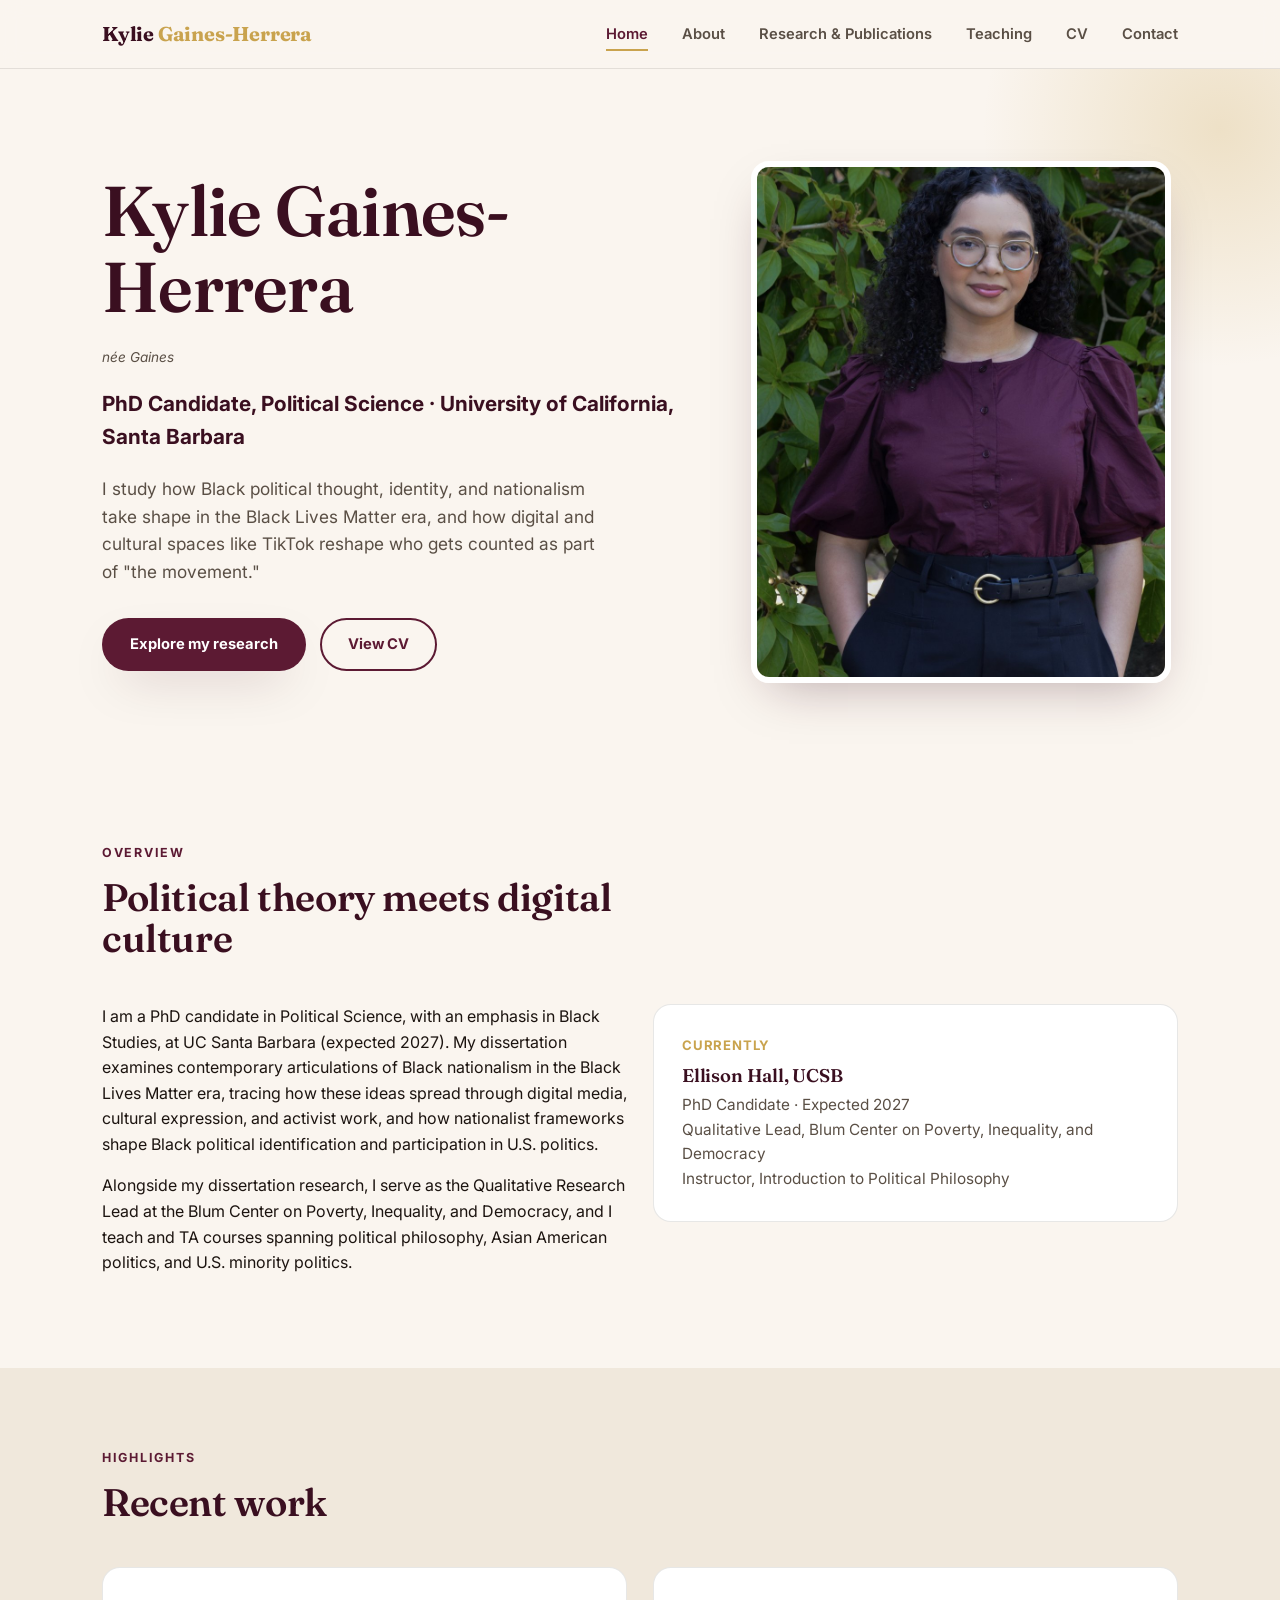
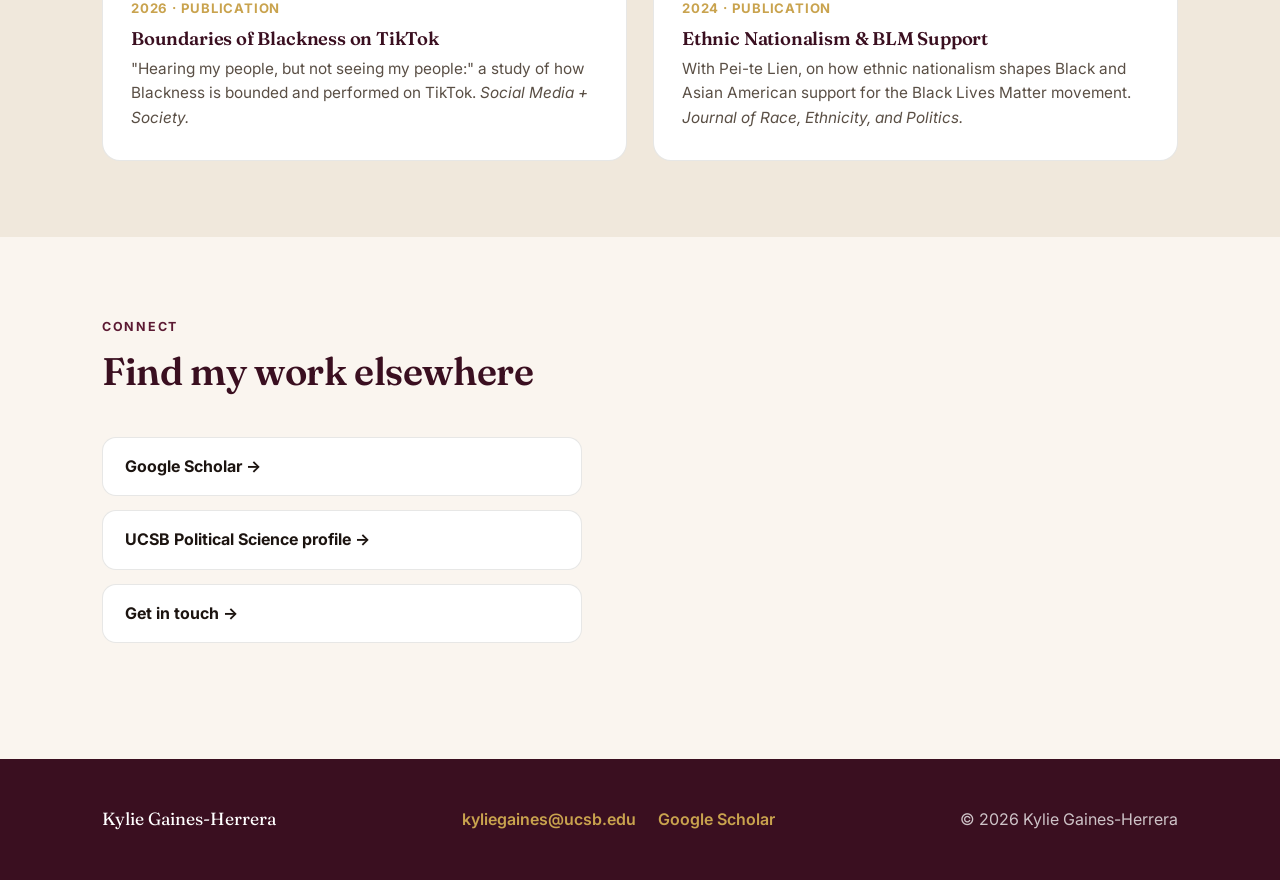
==== index.html @ 4f186ccd "Add files via upload" ====
<!DOCTYPE html>
<html lang="en">
<head>
<meta charset="UTF-8">
<meta name="viewport" content="width=device-width, initial-scale=1.0">
<title>Kylie Gaines-Herrera | Political Science, UC Santa Barbara</title>
<meta name="description" content="Kylie Gaines-Herrera is a PhD candidate in Political Science (Emphasis in Black Studies) at UC Santa Barbara studying Black political thought, identity, and digital media.">
<link rel="preconnect" href="https://fonts.googleapis.com">
<link rel="preconnect" href="https://fonts.gstatic.com" crossorigin>
<link href="https://fonts.googleapis.com/css2?family=Fraunces:ital,wght@0,500;0,600;0,700;1,500;1,600&family=Inter:wght@400;500;600;700&display=swap" rel="stylesheet">
<link rel="stylesheet" href="css/style.css">
</head>
<body>

<header class="site-header">
  <nav class="nav">
    <a href="index.html" class="brand">Kylie <span>Gaines-Herrera</span></a>
    <ul class="nav-links">
      <li><a href="index.html" class="active">Home</a></li>
      <li><a href="about.html">About</a></li>
      <li><a href="research.html">Research &amp; Publications</a></li>
      <li><a href="teaching.html">Teaching</a></li>
      <li><a href="cv.html">CV</a></li>
      <li><a href="contact.html">Contact</a></li>
    </ul>
    <button class="nav-toggle" aria-label="Toggle navigation"><span></span><span></span><span></span></button>
  </nav>
</header>

<section class="hero">
  <div class="wrap hero-grid">
    <div>
      <h1>Kylie Gaines-Herrera</h1>
      <p class="name-note">née Gaines</p>
      <p class="role">PhD Candidate, Political Science · University of California, Santa Barbara</p>
      <p class="lede">I study how Black political thought, identity, and nationalism take shape in the Black Lives Matter era, and how digital and cultural spaces like TikTok reshape who gets counted as part of "the movement."</p>
      <div class="hero-actions">
        <a href="research.html" class="btn btn-primary">Explore my research</a>
        <a href="cv.html" class="btn btn-outline">View CV</a>
      </div>
    </div>
    <div class="hero-photo">
      <div class="frame">
        <img src="images/headshot.jpg" alt="Portrait of Kylie Gaines-Herrera">
      </div>
    </div>
  </div>
</section>

<section class="reveal">
  <div class="wrap">
    <div class="section-head">
      <div class="eyebrow">Overview</div>
      <h2>Political theory meets digital culture</h2>
    </div>
    <div class="grid-2" style="align-items: start;">
      <div>
        <p>I am a PhD candidate in Political Science, with an emphasis in Black Studies, at UC Santa Barbara (expected 2027). My dissertation examines contemporary articulations of Black nationalism in the Black Lives Matter era, tracing how these ideas spread through digital media, cultural expression, and activist work, and how nationalist frameworks shape Black political identification and participation in U.S. politics.</p>
        <p>Alongside my dissertation research, I serve as the Qualitative Research Lead at the Blum Center on Poverty, Inequality, and Democracy, and I teach and TA courses spanning political philosophy, Asian American politics, and U.S. minority politics.</p>
      </div>
      <div class="card">
        <div class="meta">Currently</div>
        <h3>Ellison Hall, UCSB</h3>
        <p>PhD Candidate · Expected 2027<br>
        Qualitative Lead, Blum Center on Poverty, Inequality, and Democracy<br>
        Instructor, Introduction to Political Philosophy</p>
      </div>
    </div>
  </div>
</section>

<section class="section-alt reveal">
  <div class="wrap">
    <div class="section-head">
      <div class="eyebrow">Highlights</div>
      <h2>Recent work</h2>
    </div>
    <div class="grid-2">
      <div class="card">
        <div class="meta">2026 · Publication</div>
        <h3>Boundaries of Blackness on TikTok</h3>
        <p>"Hearing my people, but not seeing my people:" a study of how Blackness is bounded and performed on TikTok. <em>Social Media + Society.</em></p>
      </div>
      <div class="card">
        <div class="meta">2024 · Publication</div>
        <h3>Ethnic Nationalism &amp; BLM Support</h3>
        <p>With Pei-te Lien, on how ethnic nationalism shapes Black and Asian American support for the Black Lives Matter movement. <em>Journal of Race, Ethnicity, and Politics.</em></p>
      </div>
    </div>
  </div>
</section>

<section class="reveal">
  <div class="wrap">
    <div class="section-head">
      <div class="eyebrow">Connect</div>
      <h2>Find my work elsewhere</h2>
    </div>
    <div class="link-row" style="max-width: 480px;">
      <a href="https://scholar.google.com/citations?user=kr_dGfQAAAAJ&hl=en" target="_blank" rel="noopener">Google Scholar →</a>
      <a href="https://www.polsci.ucsb.edu/people/kylie-gaines" target="_blank" rel="noopener">UCSB Political Science profile →</a>
      <a href="contact.html">Get in touch →</a>
    </div>
  </div>
</section>

<footer>
  <div class="wrap footer-grid">
    <div class="fname">Kylie Gaines-Herrera</div>
    <ul class="footer-links">
      <li><a href="mailto:kyliegaines@ucsb.edu">kyliegaines@ucsb.edu</a></li>
      <li><a href="https://scholar.google.com/citations?user=kr_dGfQAAAAJ&hl=en" target="_blank" rel="noopener">Google Scholar</a></li>
    </ul>
    <div>&copy; <span id="year"></span> Kylie Gaines-Herrera</div>
  </div>
</footer>

<script src="js/script.js"></script>
</body>
</html>
---- css/style.css ----
/* ============================================
   Kylie Gaines: Academic Site
   Bold / modern design system
   ============================================ */

:root {
  --maroon: #5c1a33;
  --maroon-dark: #3a0f20;
  --maroon-light: #7c2c48;
  --gold: #c9a34e;
  --cream: #faf5ef;
  --cream-dark: #f0e8dc;
  --ink: #1c1410;
  --ink-soft: #5a4f45;
  --white: #ffffff;
  --border: rgba(28, 20, 16, 0.1);
  --shadow: 0 20px 50px -20px rgba(58, 15, 32, 0.35);
  --radius: 18px;
  --max: 1140px;
  --serif: "Fraunces", "Iowan Old Style", Georgia, serif;
  --sans: "Inter", -apple-system, BlinkMacSystemFont, "Segoe UI", sans-serif;
}

* { box-sizing: border-box; }

html { scroll-behavior: smooth; }

body {
  margin: 0;
  font-family: var(--sans);
  background: var(--cream);
  color: var(--ink);
  line-height: 1.6;
  -webkit-font-smoothing: antialiased;
}

img { max-width: 100%; display: block; }

a { color: inherit; text-decoration: none; }

.wrap {
  max-width: var(--max);
  margin: 0 auto;
  padding: 0 32px;
}

h1, h2, h3, h4 {
  font-family: var(--serif);
  font-weight: 600;
  line-height: 1.08;
  margin: 0 0 0.4em;
  letter-spacing: -0.01em;
}

p { margin: 0 0 1em; }

.eyebrow {
  display: inline-flex;
  align-items: center;
  gap: 8px;
  font-family: var(--sans);
  font-size: 0.78rem;
  font-weight: 700;
  letter-spacing: 0.14em;
  text-transform: uppercase;
  color: var(--maroon);
  margin-bottom: 14px;
}

/* ---------- Header / Nav ---------- */

.site-header {
  position: sticky;
  top: 0;
  z-index: 100;
  background: rgba(250, 245, 239, 0.88);
  backdrop-filter: blur(10px);
  border-bottom: 1px solid var(--border);
}

.nav {
  display: flex;
  align-items: center;
  justify-content: space-between;
  padding: 18px 32px;
  max-width: var(--max);
  margin: 0 auto;
}

.brand {
  font-family: var(--serif);
  font-weight: 700;
  font-size: 1.25rem;
  letter-spacing: -0.01em;
  color: var(--maroon-dark);
}

.brand span { color: var(--gold); }

.nav-links {
  display: flex;
  gap: 34px;
  list-style: none;
  margin: 0;
  padding: 0;
}

.nav-links a {
  font-size: 0.92rem;
  font-weight: 600;
  color: var(--ink-soft);
  position: relative;
  padding: 4px 0;
  transition: color 0.2s ease;
}

.nav-links a:hover,
.nav-links a.active {
  color: var(--maroon);
}

.nav-links a.active::after {
  content: "";
  position: absolute;
  left: 0;
  bottom: -4px;
  width: 100%;
  height: 2px;
  background: var(--gold);
}

.nav-toggle {
  display: none;
  background: none;
  border: none;
  cursor: pointer;
  padding: 8px;
}

.nav-toggle span {
  display: block;
  width: 24px;
  height: 2px;
  background: var(--ink);
  margin: 5px 0;
  transition: 0.25s ease;
}

/* ---------- Buttons ---------- */

.btn {
  display: inline-flex;
  align-items: center;
  gap: 8px;
  padding: 13px 26px;
  border-radius: 999px;
  font-weight: 700;
  font-size: 0.92rem;
  border: 2px solid transparent;
  cursor: pointer;
  transition: transform 0.18s ease, box-shadow 0.18s ease, background 0.18s ease, color 0.18s ease;
}

.btn-primary {
  background: var(--maroon);
  color: var(--white);
  box-shadow: var(--shadow);
}

.btn-primary:hover { transform: translateY(-2px); background: var(--maroon-dark); }

.btn-outline {
  border-color: var(--maroon);
  color: var(--maroon);
  background: transparent;
}

.btn-outline:hover { background: var(--maroon); color: var(--white); transform: translateY(-2px); }

.btn-gold {
  background: var(--gold);
  color: var(--maroon-dark);
}
.btn-gold:hover { transform: translateY(-2px); }

/* ---------- Hero (home) ---------- */

.hero {
  padding: 92px 0 80px;
  position: relative;
  overflow: hidden;
}

.hero::before {
  content: "";
  position: absolute;
  top: -180px;
  right: -180px;
  width: 480px;
  height: 480px;
  background: radial-gradient(circle, rgba(201,163,78,0.25), transparent 70%);
  border-radius: 50%;
  z-index: 0;
}

.hero-grid {
  display: grid;
  grid-template-columns: 1.15fr 0.85fr;
  gap: 56px;
  align-items: center;
  position: relative;
  z-index: 1;
}

.hero h1 {
  font-size: clamp(2.6rem, 5.5vw, 4.4rem);
  color: var(--maroon-dark);
}

.hero h1 em {
  font-style: italic;
  color: var(--maroon);
}

.hero .name-note {
  font-size: 0.85rem;
  font-style: italic;
  color: var(--ink-soft);
  margin: -6px 0 18px;
}

.hero .role {
  font-size: 1.3rem;
  font-weight: 700;
  color: var(--maroon-dark);
  margin-bottom: 22px;
}

.hero .lede {
  font-size: 1.08rem;
  color: var(--ink-soft);
  max-width: 46ch;
  margin-bottom: 32px;
}

.hero-actions {
  display: flex;
  gap: 14px;
  flex-wrap: wrap;
}

.hero-photo {
  position: relative;
  display: flex;
  justify-content: center;
}

.hero-photo .frame {
  position: relative;
  border-radius: var(--radius);
  overflow: hidden;
  box-shadow: var(--shadow);
  border: 6px solid var(--white);
  max-width: 420px;
  width: 100%;
  margin: 0 auto;
}

.hero-photo img { width: 100%; height: 100%; object-fit: cover; aspect-ratio: 4/5; }

/* ---------- Sections ---------- */

section { padding: 76px 0; }

.section-alt { background: var(--cream-dark); }

.section-head {
  max-width: 640px;
  margin-bottom: 44px;
}

.section-head h2 { font-size: clamp(1.9rem, 3vw, 2.6rem); color: var(--maroon-dark); }

/* ---------- Cards / grid ---------- */

.grid-2 { display: grid; grid-template-columns: repeat(2, 1fr); gap: 26px; }
.grid-3 { display: grid; grid-template-columns: repeat(3, 1fr); gap: 26px; }

.card {
  background: var(--white);
  border-radius: var(--radius);
  padding: 30px 28px;
  border: 1px solid var(--border);
  transition: transform 0.2s ease, box-shadow 0.2s ease;
}

.card:hover { transform: translateY(-4px); box-shadow: var(--shadow); }

.card h3 { font-size: 1.15rem; color: var(--maroon-dark); }

.card .meta {
  font-size: 0.82rem;
  font-weight: 700;
  letter-spacing: 0.06em;
  text-transform: uppercase;
  color: var(--gold);
  margin-bottom: 10px;
}

.card p { color: var(--ink-soft); font-size: 0.96rem; margin-bottom: 0; }

/* ---------- Publication list ---------- */

.pub-list { list-style: none; margin: 0; padding: 0; }

.pub-item {
  padding: 28px 0;
  border-bottom: 1px solid var(--border);
  display: grid;
  grid-template-columns: 90px 1fr;
  gap: 24px;
}

.pub-item:first-child { padding-top: 0; }

.pub-year {
  font-family: var(--serif);
  font-size: 1.6rem;
  font-weight: 700;
  color: var(--gold);
}

.pub-item h3 {
  font-size: 1.2rem;
  margin-bottom: 6px;
  color: var(--ink);
}

.pub-item .journal {
  font-style: italic;
  color: var(--maroon);
  font-weight: 600;
}

.pub-item .authors {
  color: var(--ink-soft);
  font-size: 0.92rem;
  margin-bottom: 6px;
}

.tag-pill {
  display: inline-block;
  font-size: 0.72rem;
  font-weight: 700;
  letter-spacing: 0.06em;
  text-transform: uppercase;
  background: var(--maroon);
  color: var(--white);
  padding: 4px 12px;
  border-radius: 999px;
  margin-bottom: 10px;
}

.tag-pill.alt { background: var(--gold); color: var(--maroon-dark); }
.tag-pill.ghost { background: var(--cream-dark); color: var(--ink-soft); }

/* ---------- Timeline (talks / awards) ---------- */

.timeline { list-style: none; margin: 0; padding: 0; }

.timeline li {
  display: grid;
  grid-template-columns: 90px 1fr;
  gap: 24px;
  padding: 16px 0;
  border-bottom: 1px dashed var(--border);
}

.timeline li:last-child { border-bottom: none; }

.timeline .yr {
  font-weight: 700;
  color: var(--maroon);
}

.timeline .desc strong { color: var(--ink); }
.timeline .desc { color: var(--ink-soft); font-size: 0.96rem; }

/* ---------- CV summary blocks ---------- */

.cv-block { margin-bottom: 46px; }

.cv-block h2 {
  font-size: 1.5rem;
  color: var(--maroon-dark);
  border-bottom: 3px solid var(--gold);
  display: inline-block;
  padding-bottom: 6px;
  margin-bottom: 22px;
}

.cv-row {
  display: flex;
  justify-content: space-between;
  gap: 20px;
  padding: 14px 0;
  border-bottom: 1px solid var(--border);
}

.cv-row:last-child { border-bottom: none; }

.cv-row .title { font-weight: 700; color: var(--ink); }
.cv-row .sub { color: var(--ink-soft); font-size: 0.92rem; }
.cv-row .yr { color: var(--maroon); font-weight: 700; white-space: nowrap; }

/* ---------- Simple list ---------- */

.simple-list { list-style: none; margin: 0; padding: 0; }
.simple-list li {
  padding: 10px 0 10px 26px;
  position: relative;
  color: var(--ink-soft);
  border-bottom: 1px solid var(--border);
}
.simple-list li:last-child { border-bottom: none; }
.simple-list li::before {
  content: "";
  position: absolute;
  left: 0;
  top: 19px;
  width: 8px;
  height: 8px;
  border-radius: 50%;
  background: var(--gold);
}

/* ---------- Contact ---------- */

.contact-grid {
  display: grid;
  grid-template-columns: 1fr 1fr;
  gap: 30px;
}

.contact-card {
  background: var(--maroon);
  color: var(--white);
  border-radius: var(--radius);
  padding: 40px;
}

.contact-card h2 { color: var(--white); }
.contact-card a.email {
  font-family: var(--serif);
  font-size: 1.4rem;
  color: var(--gold);
  word-break: break-word;
}

.link-row {
  display: flex;
  flex-direction: column;
  gap: 14px;
}

.link-row a {
  display: flex;
  align-items: center;
  justify-content: space-between;
  padding: 16px 22px;
  border: 1px solid var(--border);
  border-radius: 14px;
  font-weight: 700;
  background: var(--white);
  transition: transform 0.18s ease, border-color 0.18s ease;
}

.link-row a:hover { transform: translateY(-2px); border-color: var(--maroon); color: var(--maroon); }

/* ---------- Pull quote / now-playing (About page) ---------- */

.pull-quote {
  border-left: 4px solid var(--gold);
  padding: 4px 0 4px 24px;
  margin: 32px 0;
}

.pull-quote p {
  font-family: var(--serif);
  font-style: italic;
  font-size: 1.25rem;
  color: var(--maroon-dark);
  line-height: 1.5;
  margin: 0;
}

.now-playing {
  display: inline-flex;
  align-items: flex-start;
  flex-wrap: wrap;
  gap: 8px;
  background: var(--white);
  border: 1px solid var(--border);
  border-radius: 14px;
  padding: 14px 20px;
  margin-top: 8px;
  max-width: 100%;
  font-size: 0.92rem;
  line-height: 1.5;
  color: var(--ink-soft);
}

.now-playing .note { color: var(--gold); font-size: 1.05rem; }
.now-playing strong { color: var(--ink); }
.now-playing a { text-decoration: underline; text-underline-offset: 3px; }

/* ---------- Footer ---------- */

footer {
  background: var(--maroon-dark);
  color: rgba(255,255,255,0.75);
  padding: 46px 0;
  margin-top: 40px;
}

.footer-grid {
  display: flex;
  justify-content: space-between;
  align-items: center;
  flex-wrap: wrap;
  gap: 20px;
}

footer a { color: var(--gold); font-weight: 600; }
footer .fname { color: var(--white); font-family: var(--serif); font-size: 1.1rem; }

.footer-links { display: flex; gap: 22px; list-style: none; padding: 0; margin: 0; flex-wrap: wrap; }

/* ---------- Reveal animation ---------- */

.reveal {
  opacity: 1;
  transform: none;
  transition: opacity 0.6s ease, transform 0.6s ease;
}
.reveal.pre { opacity: 0; transform: translateY(18px); }
.reveal.in { opacity: 1; transform: translateY(0); }

/* ---------- Page header (non-home) ---------- */

.page-header {
  padding: 70px 0 50px;
  background: linear-gradient(180deg, var(--cream-dark), var(--cream));
}

.page-header h1 { font-size: clamp(2.2rem, 4.5vw, 3.2rem); color: var(--maroon-dark); }
.page-header .lede { max-width: 60ch; color: var(--ink-soft); font-size: 1.05rem; }

/* ---------- Responsive ---------- */

@media (max-width: 860px) {
  .hero-grid { grid-template-columns: 1fr; }
  .hero-photo { order: -1; max-width: 320px; margin: 0 auto; }
  .grid-2, .grid-3 { grid-template-columns: 1fr; }
  .contact-grid { grid-template-columns: 1fr; }
  .nav-links {
    position: fixed;
    inset: 68px 0 0 0;
    background: var(--cream);
    flex-direction: column;
    padding: 30px 32px;
    gap: 22px;
    transform: translateX(100%);
    transition: transform 0.3s ease;
    height: calc(100vh - 68px);
  }
  .nav-links.open { transform: translateX(0); }
  .nav-toggle { display: block; }
}

@media (max-width: 560px) {
  .wrap { padding: 0 20px; }
  .nav { padding: 16px 20px; }
  .pub-item, .timeline li, .cv-row { grid-template-columns: 1fr; gap: 4px; }
  .cv-row { flex-direction: column; gap: 4px; }
}
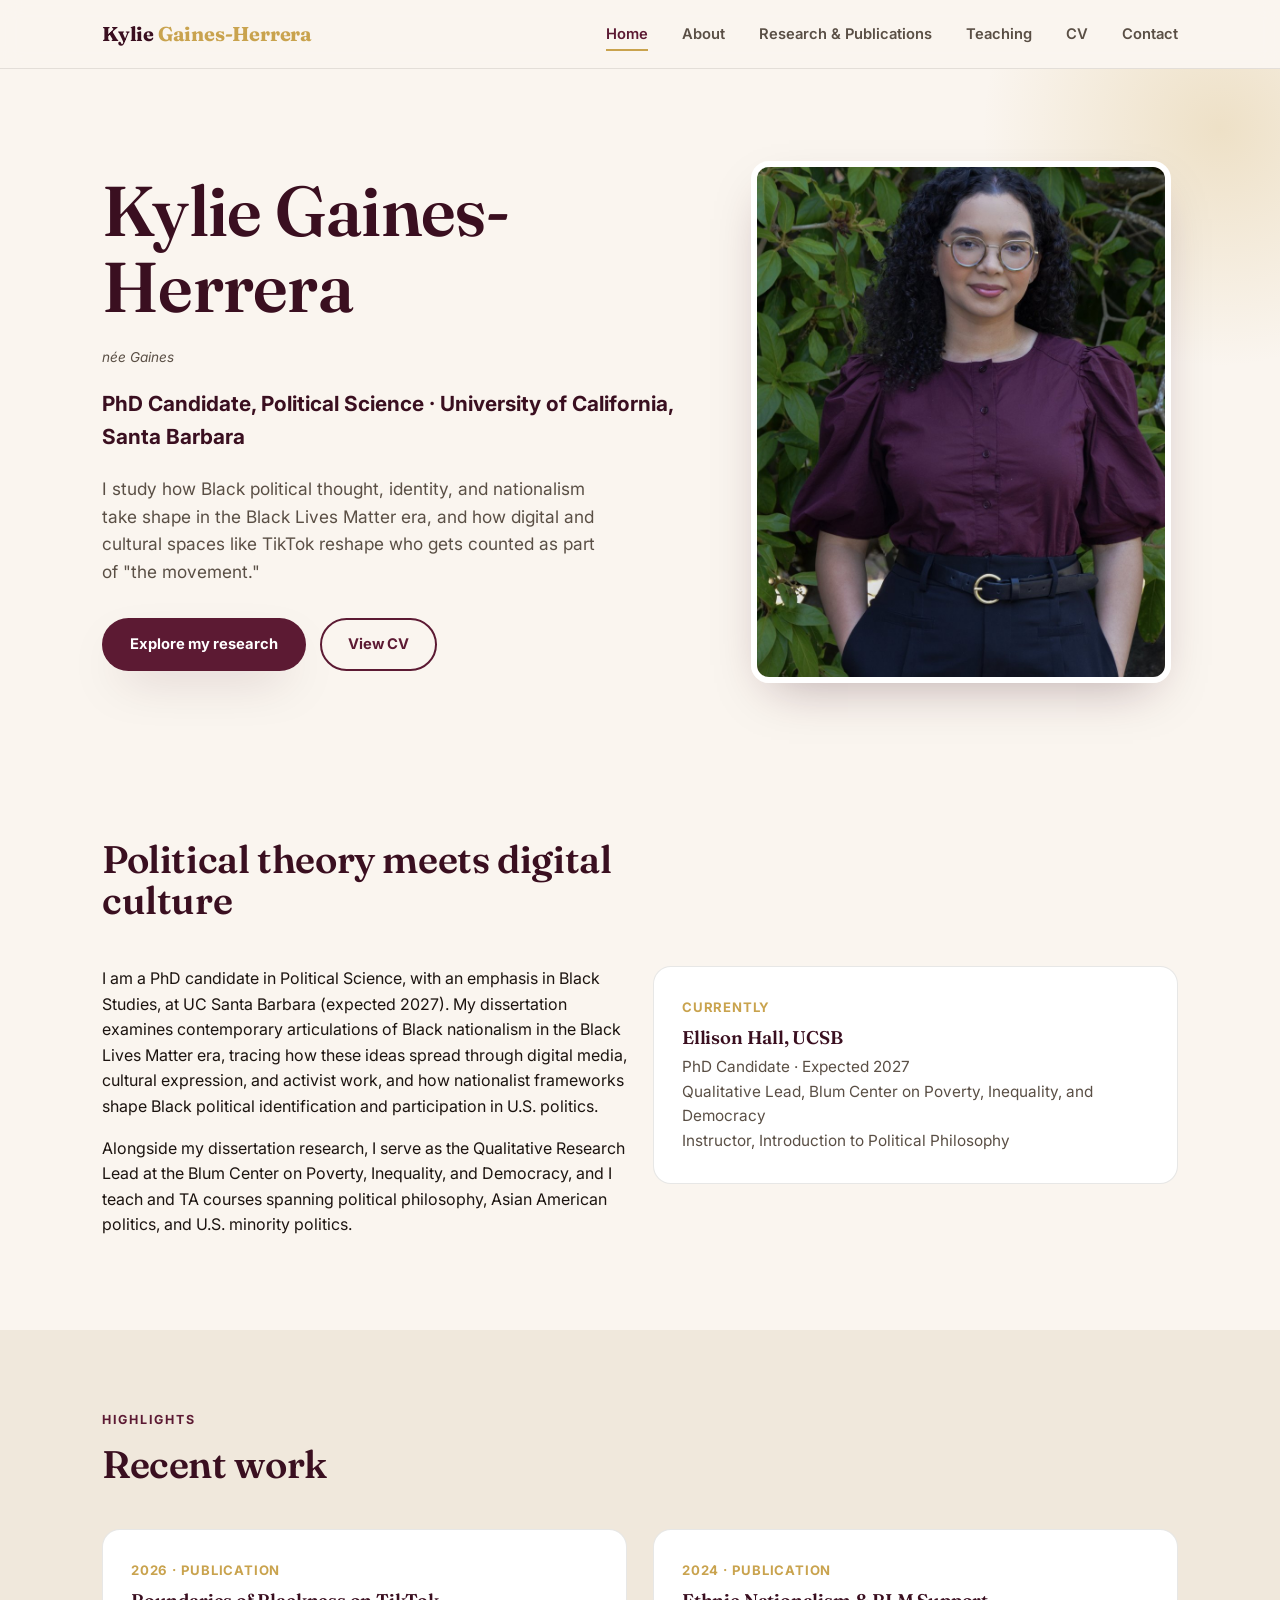
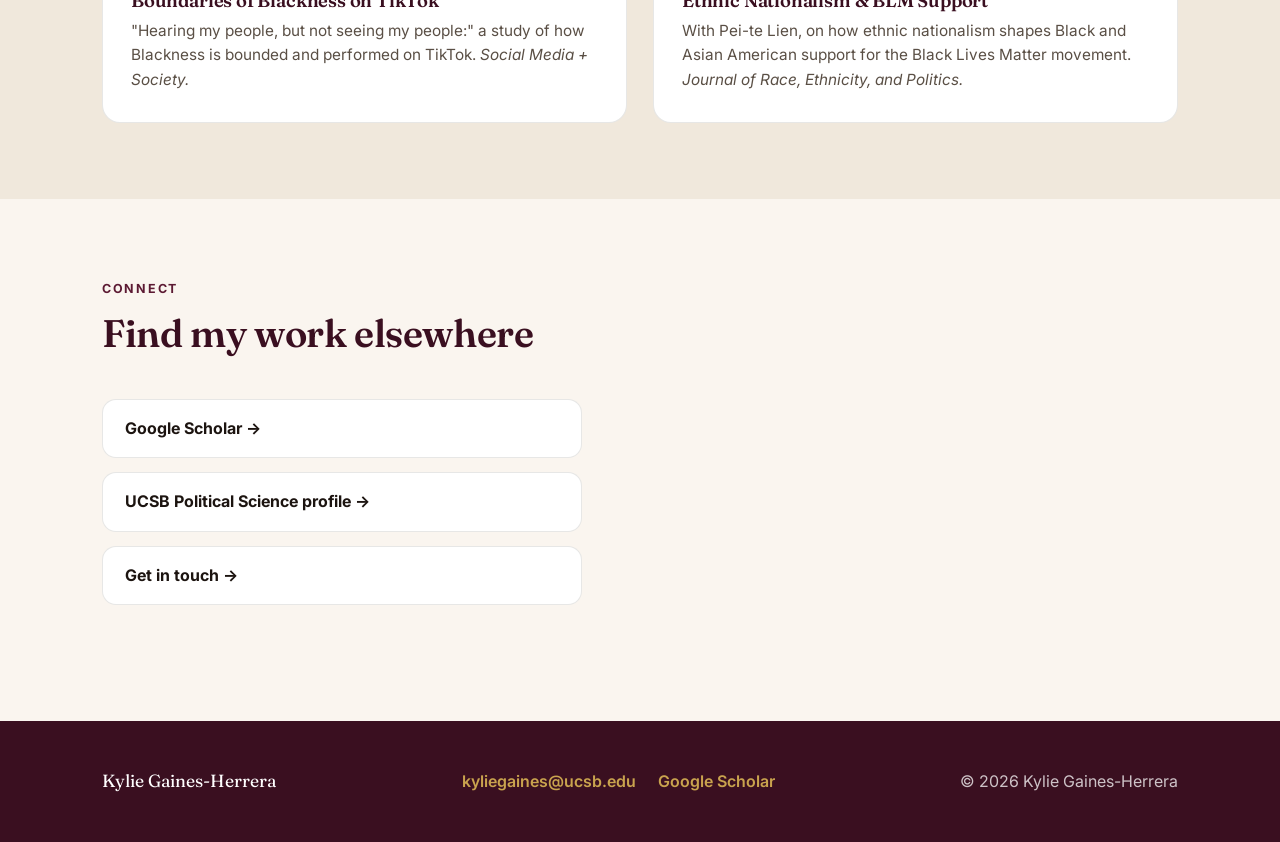
==== commit b67b9245: "Update index.html" ====
--- a/index.html
+++ b/index.html
@@ -50,7 +50,6 @@
 <section class="reveal">
   <div class="wrap">
     <div class="section-head">
-      <div class="eyebrow">Overview</div>
       <h2>Political theory meets digital culture</h2>
     </div>
     <div class="grid-2" style="align-items: start;">
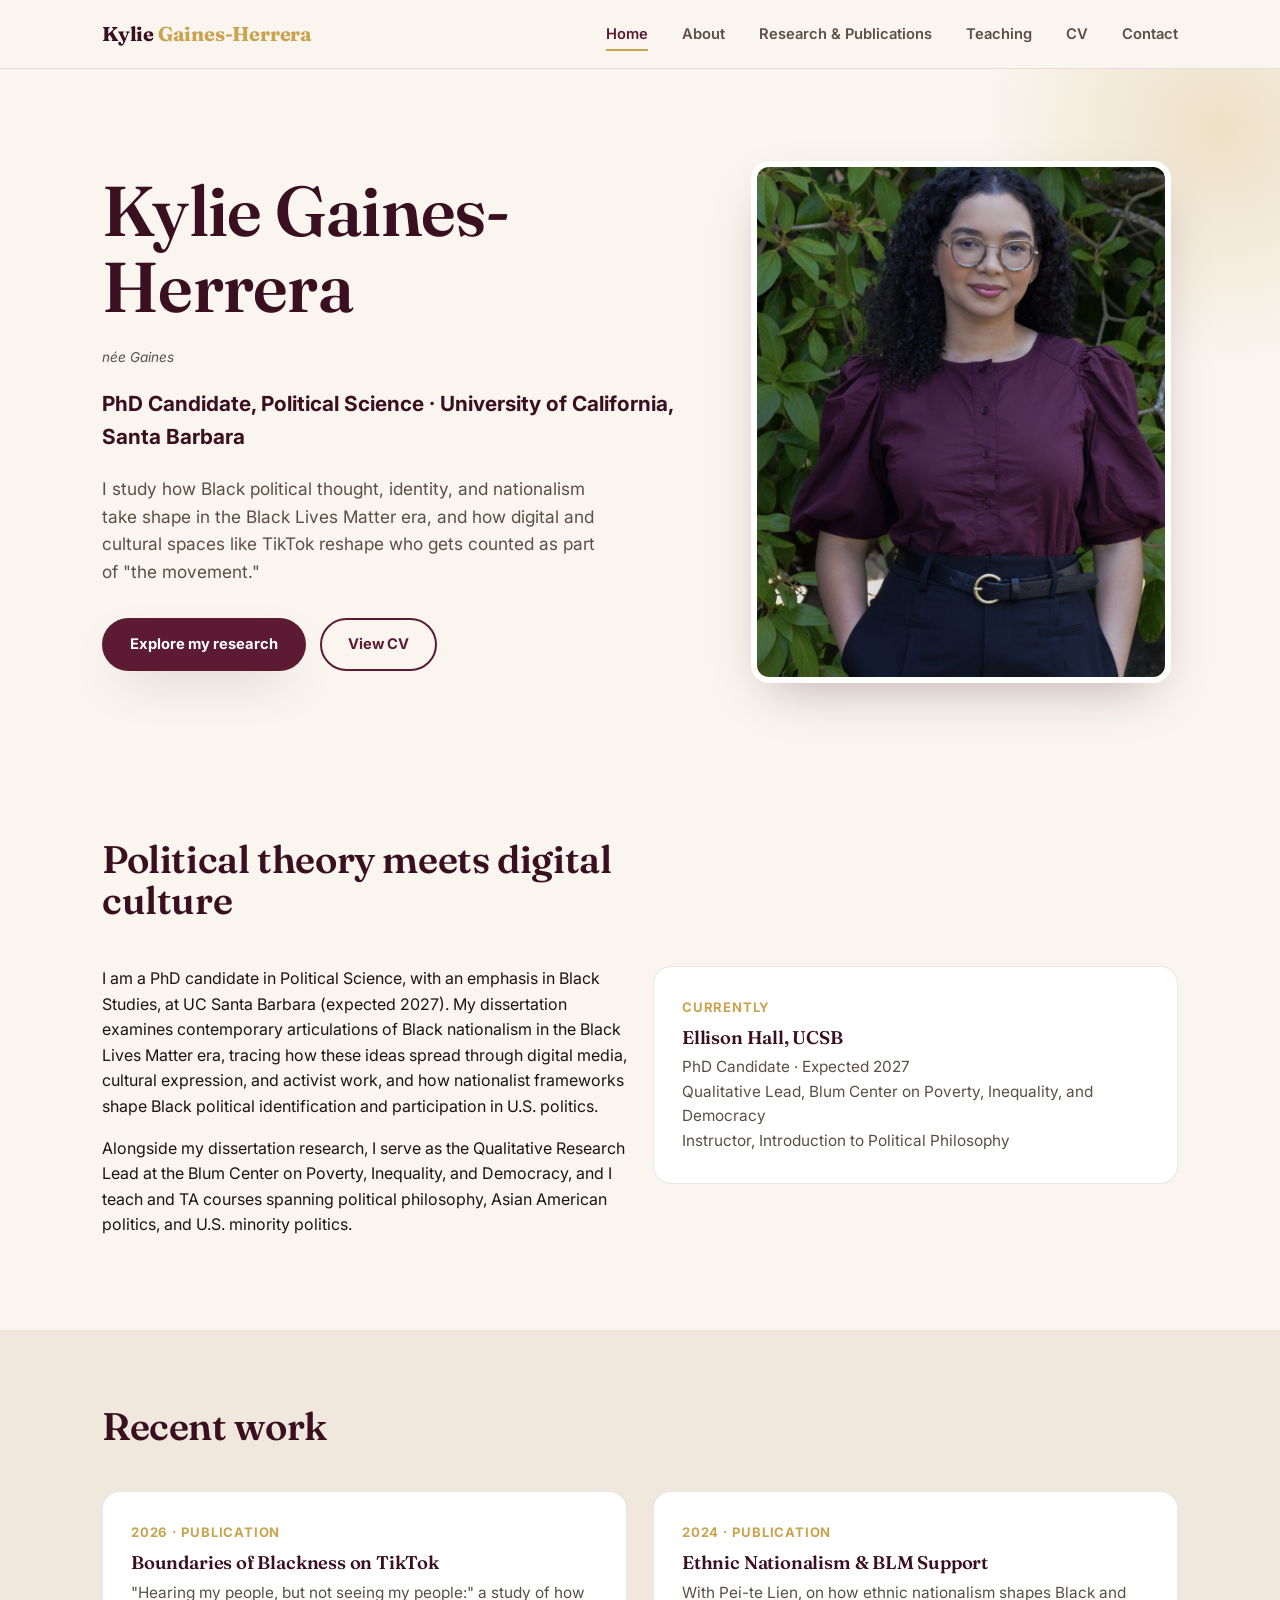
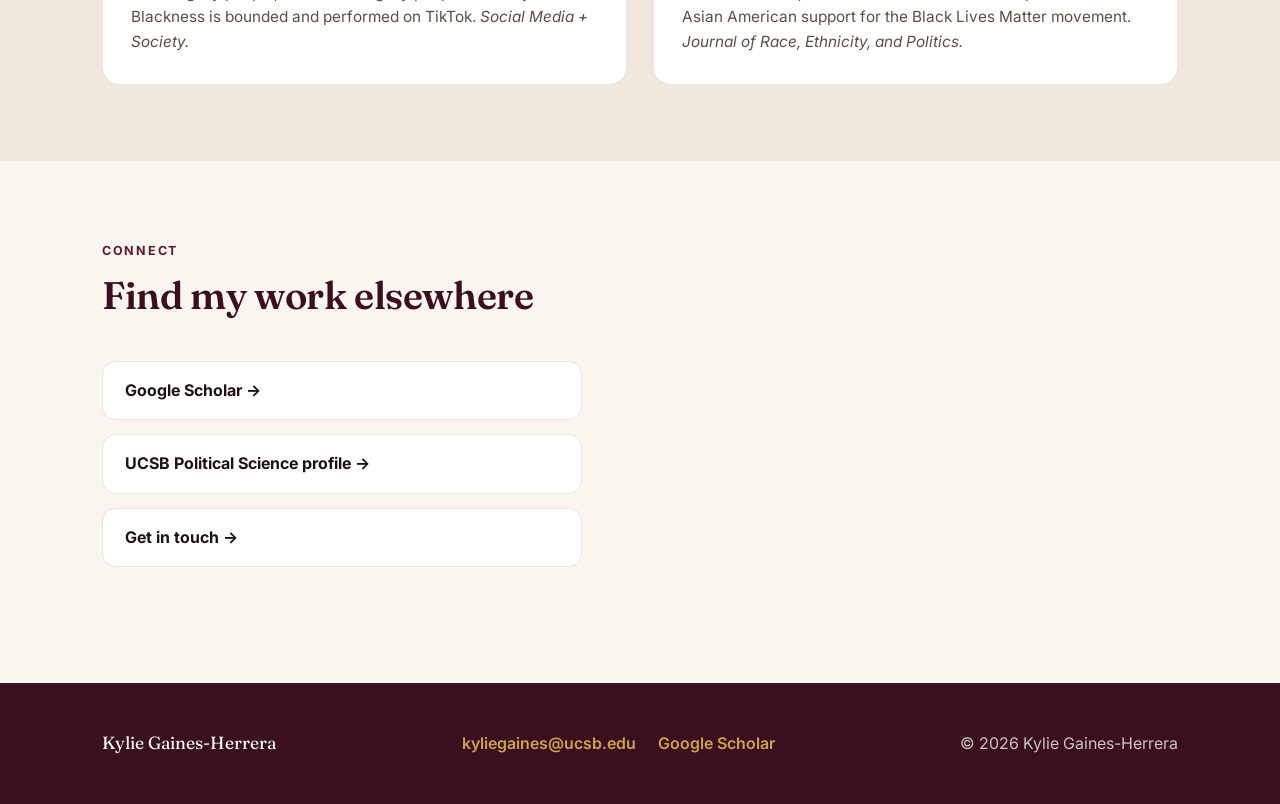
==== commit 4290044c: "Update index.html" ====
--- a/index.html
+++ b/index.html
@@ -71,7 +71,6 @@
 <section class="section-alt reveal">
   <div class="wrap">
     <div class="section-head">
-      <div class="eyebrow">Highlights</div>
       <h2>Recent work</h2>
     </div>
     <div class="grid-2">
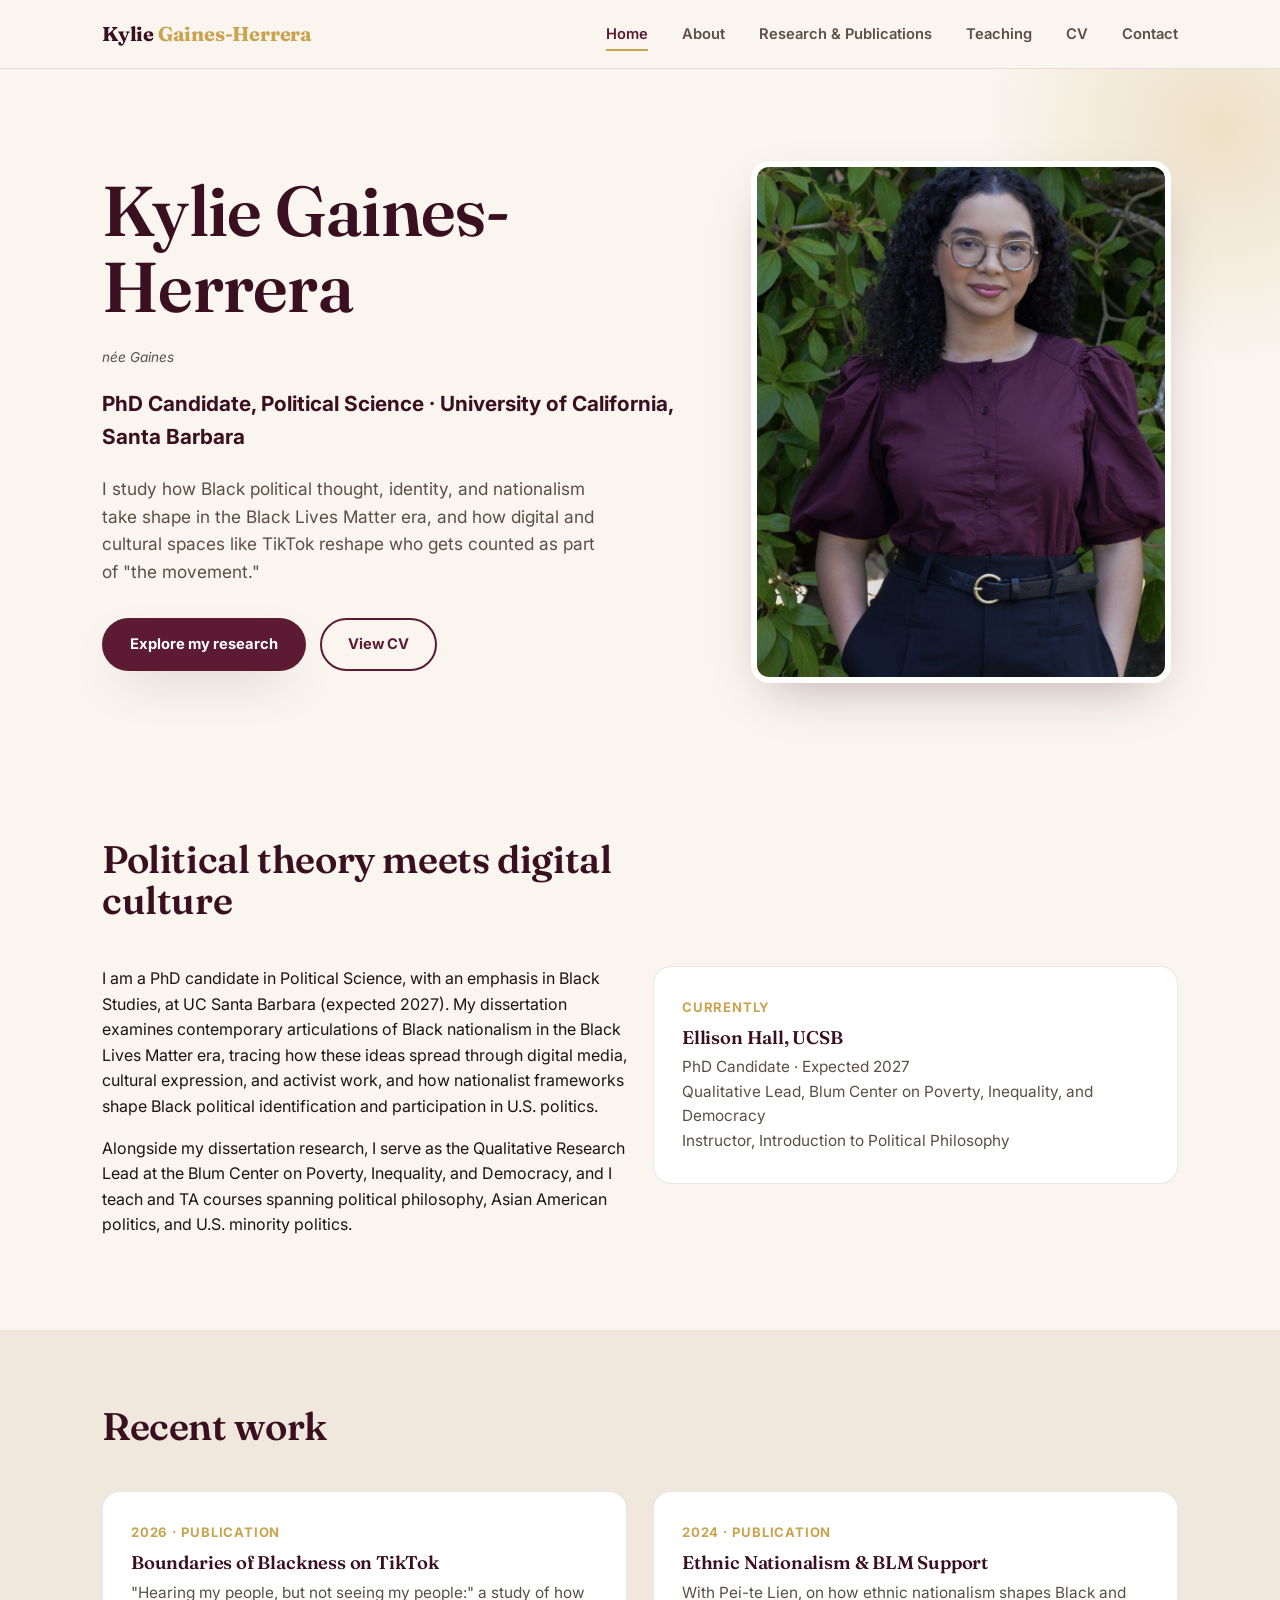
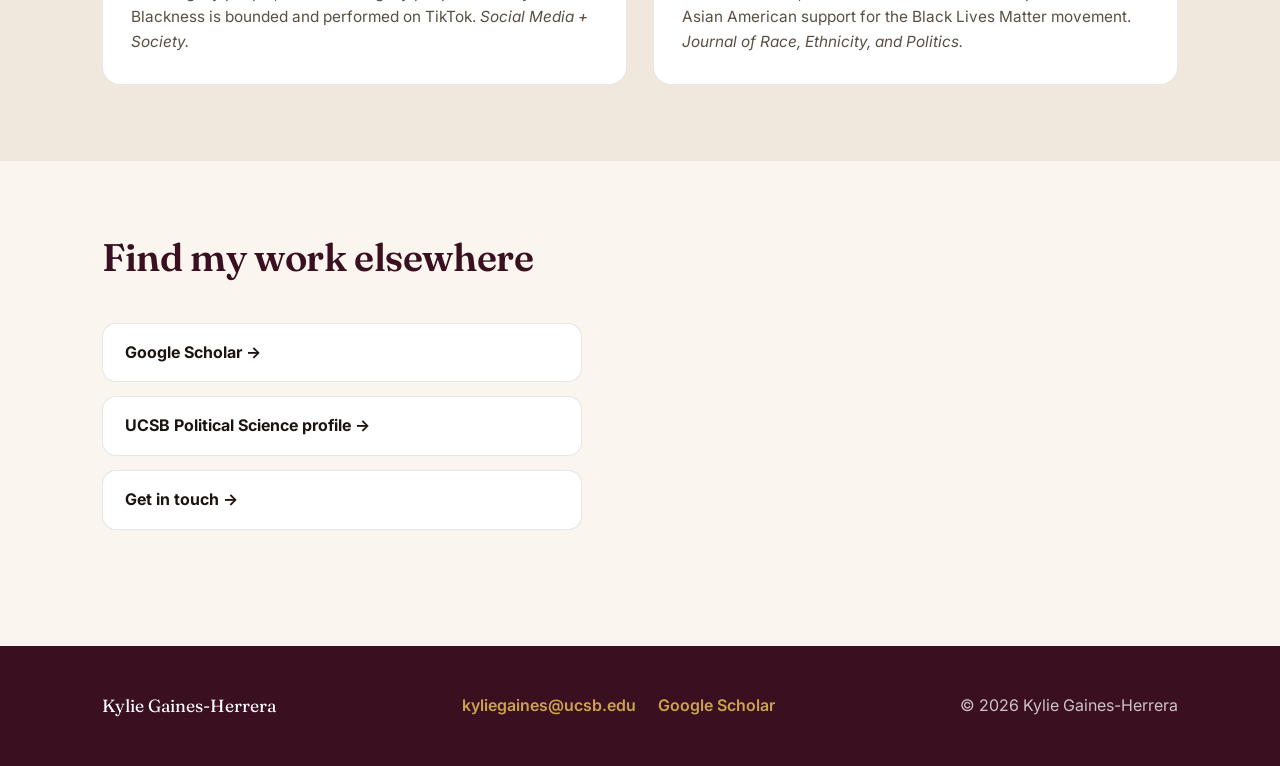
==== commit cc191c0c: "Update index.html" ====
--- a/index.html
+++ b/index.html
@@ -91,7 +91,6 @@
 <section class="reveal">
   <div class="wrap">
     <div class="section-head">
-      <div class="eyebrow">Connect</div>
       <h2>Find my work elsewhere</h2>
     </div>
     <div class="link-row" style="max-width: 480px;">
